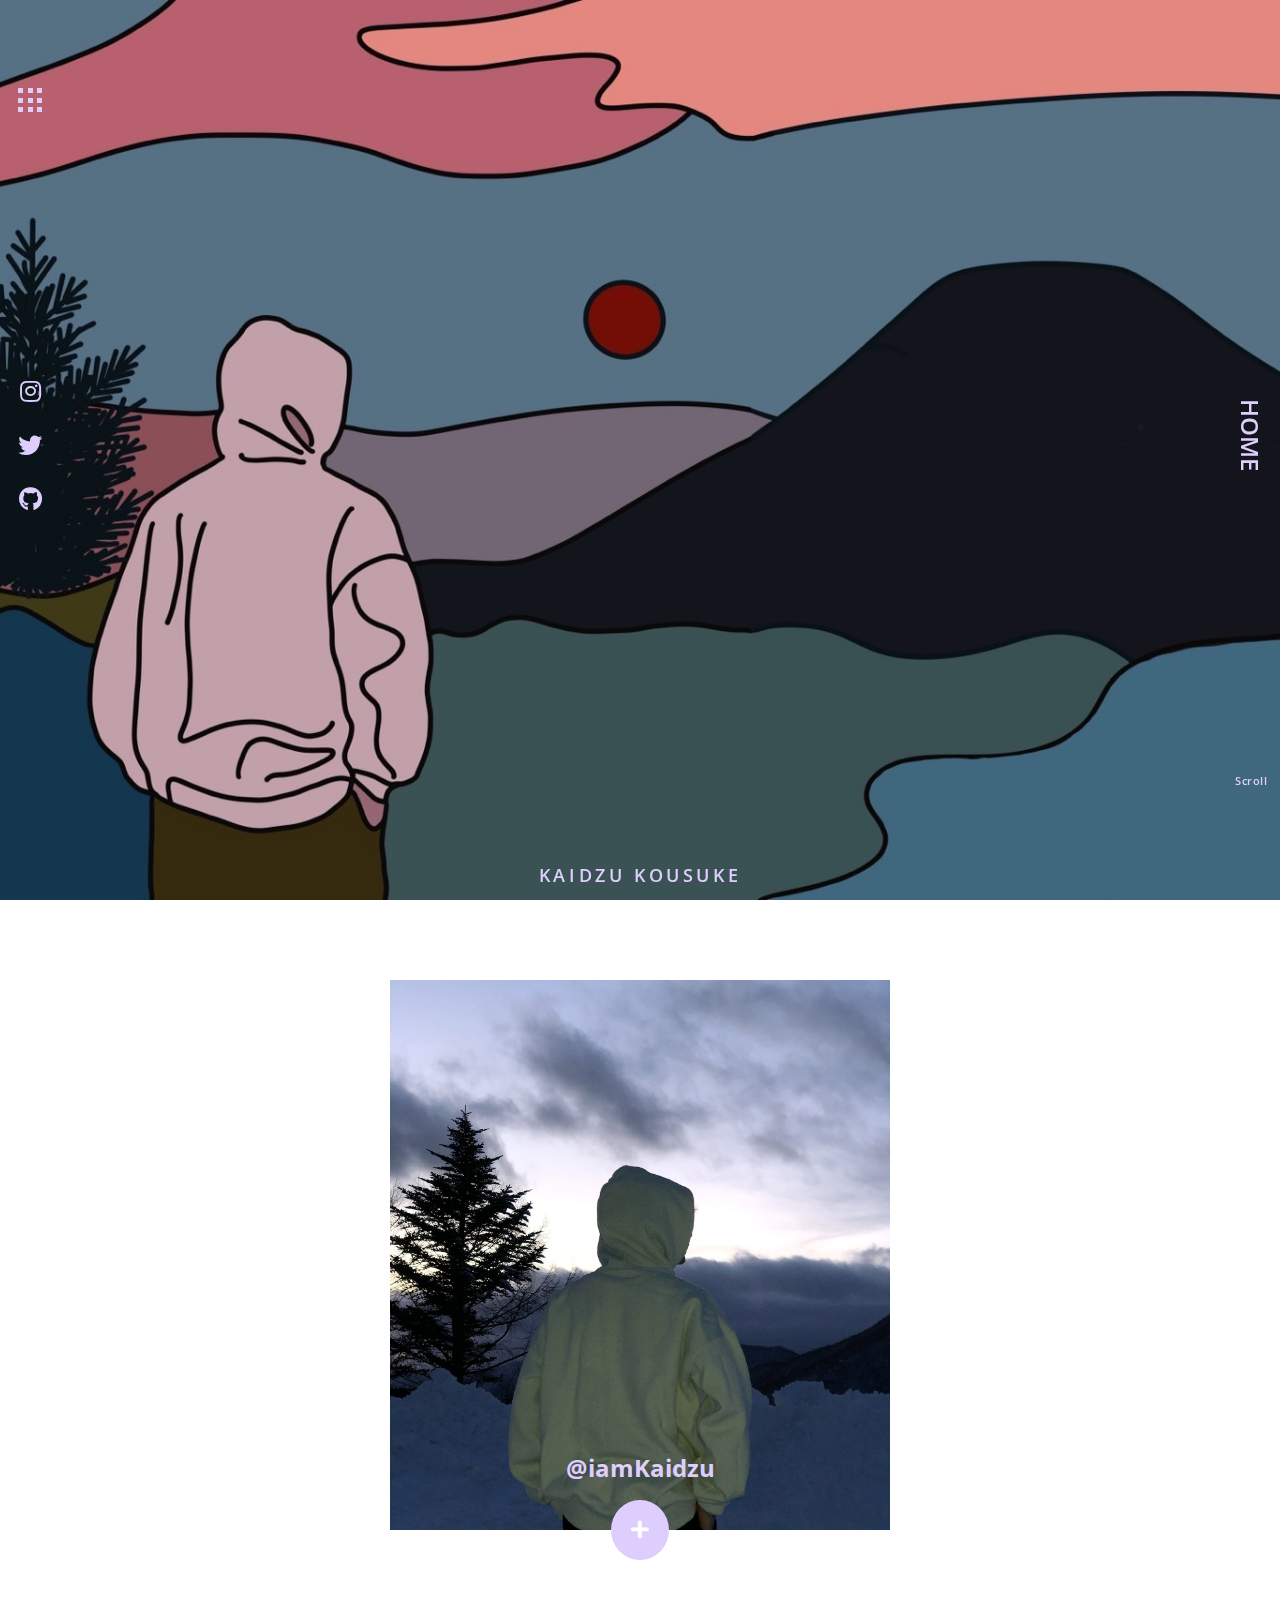
==== index.html @ abf69f76 "ver3.1" ====
<!DOCTYPE html>
<html lang="ja">

<head>
    <script src="./js/base.js"></script>
    <meta charset="UTF-8">
    <title>I am Kaidzu</title>
    <!-- google fonts -->
    <link
        href="https://fonts.googleapis.com/css2?family=Noto+Sans+JP:wght@300&family=Open+Sans:wght@300;600&display=swap"
        rel="stylesheet">
</head>

<body>
    <!------------------------------------
    ローディングアニメーション
    -------------------------------------->
    <div id="loader">
        <div class="spinner">
            <div class="dot1"></div>
            <div class="dot2"></div>
        </div>
    </div>
    <!------------------------------------
    メインヘッダー
    -------------------------------------->
    <header id="hdr_main">
        <!-- top_hdr -->
        <div class="top_hdr"></div>
        <!-- bottom_hdr -->
        <div class="bottom_hdr">
            <h1><a href="#">KAIDZU KOUSUKE</a></h1>
        </div>
        <!-- left_hdr -->
        <div class="left_hdr">
            <!-- hum_btn -->
            <div class="hum_btn">
                <div class="in">
                    <div></div>
                    <div></div>
                    <div></div>
                    <div></div>
                    <div></div>
                    <div></div>
                    <div></div>
                    <div></div>
                    <div></div>
                </div>
            </div>
            <nav>
                <ul>
                    <li><a href="https://www.instagram.com/kaichan.jpn/" target="_blank" rel="noopener noreferrer"><i class="fab fa-instagram"></i></a></li>
                    <li><a href="#" target="_blank" rel="noopener noreferrer"><i class="fab fa-twitter"></i></a></li>
                    <li><a href="https://github.com/iamkaidzu" target="_blank" rel="noopener noreferrer"><i class="fab fa-github"></i></a></li>
                </ul>
            </nav>
        </div>
        <!-- right_hdr -->
        <div class="right_hdr">
            <h1>HOME</h1> <!-- コンテンツによって表記が可変 -->
            <div class="scrolldown"><span>Scroll</span></div>
        </div>
    </header>
    <nav class="hum_nav">
        <ul>
            <li><a href="#portfolio_main">Home</a></li>
            <li><a href="#cont_profile_target">Profile</a></li>
            <li><a href="#cont_skill_target">Skill</a></li>
            <li><a href="#cont_concept_target">Concept</a></li>
            <li><a href="#cont_works_target">Works</a></li>
        </ul>
    </nav>
    <!------------------------------------
    コンテンツ
    -------------------------------------->
    <main id="portfolio_main">
        <!------------------------------------
        ファーストビュー
        -------------------------------------->
        <article id="first_view_pc">
            <figure><img src="./img/img_001.JPG" alt="#"></figure>
            <figure><img src="./img/img_002.JPG" alt="#"></figure>
        </article>
        <article class="cont">
            <!------------------------------------
            プロフィールページ
            -------------------------------------->
            <div id="cont_profile_target"></div>
            <article id="cont_profile">
                <section>
                    <div class="profile_img">
                        <figure><img src="./img/img_007.JPG" alt=""></figure>
                        <h1>@iamKaidzu</h1>
                        <div class="btn"><i class="fas fa-plus"></i></div>
                    </div>
                    <div class="profile_txt"></div>
                </section>
            </article>
            <!------------------------------------
            スキルページ
            -------------------------------------->
            <div id="cont_skill_target"></div>
            <article id="cont_skill" class="fadeIn"></article>
            <!------------------------------------
            コンセプトページ
            -------------------------------------->
            <div id="cont_concept_target"></div>
            <article id="cont_concept" class="fadeIn"></article>
            <!------------------------------------
            制作物ページ
            -------------------------------------->
            <div id="cont_works_target"></div>
            <article id="cont_works" class="fadeIn"></article>
        </article>
    </main>

    <script>
        'use strict'
        /*------------
        loader
        ------------*/
        function loading() {
            const $loader = document.getElementById('loader')
            const $portfolio_main = document.getElementById('portfolio_main')
            window.addEventListener('load', () => {
                $loader.classList.add('on')
                $portfolio_main.classList.add('on')
            })
        }
        loading()
        /*------------
        hum_nav
        ------------*/
        function hum_nav() {
            // 要素の取得
            let $hum_btn = document.querySelector('.hum_btn')
            let $hum_btn_div = document.querySelectorAll('.hum_btn .in div')
            let $hum_nav = document.querySelector('.hum_nav')
            let $left_hdr = document.querySelector('.left_hdr')
            let $sns_nav = $left_hdr.querySelector('nav')
            let $jump_link = document.querySelectorAll('.hum_nav ul li a')
            // hum_btnをクリックしたら
            $hum_btn.addEventListener('click', () => {
                $hum_btn.classList.toggle('on')
                $hum_nav.classList.toggle('on')
                $left_hdr.classList.toggle('on')
                $sns_nav.classList.toggle('on')
                for (let i = 0; i < $hum_btn_div.length; i++) {
                    $hum_btn_div[i].classList.add('on')
                }
            })
            // hum_navのaタグ以外をクリックしたら
            $hum_nav.addEventListener('click', (e) => {
                for (let i = 0; i < $jump_link.length; i++) {
                    if (e.target !== $jump_link[i]) {
                        $hum_btn.classList.remove('on')
                        e.target.classList.remove('on')
                        $left_hdr.classList.remove('on')
                        $sns_nav.classList.remove('on')
                        for (let a = 0; a < $hum_btn_div.length; a++) {
                            $hum_btn_div[a].classList.remove('on')
                        }
                    } else {
                        //何もしない
                    }
                }
            })
            // hum_navのaタグをクリックしたら
            for (let i = 0; i < $jump_link.length; i++) {
                $jump_link[i].addEventListener('click', () => {
                    $hum_nav.classList.remove('on')
                })
            }
        }
        hum_nav()
        /*------------
        profile
        ------------*/
        function cont_profile() {
            const $cont_profile = document.getElementById('cont_profile')
            const $btn = $cont_profile.querySelector('section .profile_img .btn i')
            const $profile_txt = $cont_profile.querySelector('section .profile_txt')
            const items = [
                {"q":"Name","a":"Kaizdu Kousuke"},
                {"q":"Age","a":"26"},
                {"q":"Birth","a":"1995 / 10 /11"},
                {"q":"Sex","a":"Man"},
                {"q":"From","a":"Tokyo Akishima City"},
                {"q":"Comment","a":"前職の経理部にてRPAを実装した経験から、プログラミングに興味を持ちました。<br>常に実践を意識したコーディングを心がけて勉強してきました。<br>改修などの際に見やすいよう余計なコードは書かずにクオリティの高い作品を作ることをモットーとしています。"},
            ]
            for (let i = 0; i < items.length; i++) {
                $profile_txt.innerHTML +=`
                    <dl>
                        <dt>${items[i].q}</dt>
                        <dd>${items[i].a}</dd>
                    </dl>
                `
            }
            $btn.addEventListener('click' , () => {
                $cont_profile.classList.toggle('on')
                $btn.classList.toggle('on')
                $profile_txt.classList.toggle('on')
            })
        }
        cont_profile()
        /*------------
        skill
        ------------*/
        function cont_skill() {
            const $cont_skill = document.getElementById('cont_skill')
            const items = [
                { "img": "./img/html-css.png", "ttl": "HTML / CSS" },
                { "img": "./img/js.svg", "ttl": "Java Script" },
                { "img": "./img/adobe-xd.svg", "ttl": "XD" },
                { "img": "./img/sass.svg", "ttl": "Sass" },
                { "img": "./img/jq.svg", "ttl": "JQuery" },
                { "img": "./img/gsap-greensock.svg", "ttl": "GSAP" }
            ]
            for (let i = 0; i < items.length; i++) {
                $cont_skill.innerHTML += `
                    <section>
                        <div class="skill_img">
                            <figure class="fadeIn_img"><img src="${items[i].img}" alt=""></figure>
                        </div>
                        <div class="skill_txt">
                            <h1>${items[i].ttl}</h1>
                        </div>
                    </section>
                `
            }
        }
        cont_skill()

        /*------------
        concept
        ------------*/
        function cont_concept() {
            const $cont_concept = document.getElementById('cont_concept')
            const items = [
                {"num":"01", "ttl":"丁寧で見やすいコーディング", "txt_01":"無駄なコードを書かず、綺麗なコードを書くことを心がけています。","txt_02":"0からコーディングするときも、改修を行うことを前提に考えて必要最低限なコードを書くようにしています。","img":"https://images.unsplash.com/photo-1585157603881-3bfc18eb2ed1?ixlib=rb-1.2.1&ixid=MnwxMjA3fDB8MHxwaG90by1wYWdlfHx8fGVufDB8fHx8&auto=format&fit=crop&w=756&q=80"},
                {"num":"02", "ttl":"HTMLを汚さない", "txt_01":"HTMLに余計な要素を入れないようにしています。","txt_02":"CSSの擬似要素等で代用できる部分はなるべくそれで補い、HTMLを汚さないようにしています。","img":"https://images.unsplash.com/photo-1585157603822-6ea06da9a49a?ixlib=rb-1.2.1&ixid=MnwxMjA3fDB8MHxwaG90by1wYWdlfHx8fGVufDB8fHx8&auto=format&fit=crop&w=784&q=80"},
                {"num":"03", "ttl":"UIを意識したアニメーション", "txt_01":"「使いやすいけれど面白い。」そんなページを目指してアニメーションを実装します。","txt_02":"アニメーションを駆使してレイアウトに更なる「価値」を付与することがフロントエンドエンジニアの指名と考えます。","img":"https://images.unsplash.com/photo-1585157603606-0770fc544960?ixlib=rb-1.2.1&ixid=MnwxMjA3fDB8MHxwaG90by1wYWdlfHx8fGVufDB8fHx8&auto=format&fit=crop&w=772&q=80"}
            ]
            for (let i = 0; i < items.length; i++) {
                $cont_concept.innerHTML += `
                <section>
                    <div class="concept_txt">
                        <div class="ttl">
                            <h1>${items[i].num}<span>${items[i].ttl}</span></h1>
                        </div>
                        <div class="txt">
                            <p>
                                ${items[i].txt_01}<br>
                                ${items[i].txt_02}
                            </p>
                        </div>
                    </div>
                    <div class="concept_img">
                        <figure class="fadeIn_img"><img src="${items[i].img}" alt=""></figure>
                    </div>
                </section>
                `
            }
        }
        cont_concept()

        /*------------
        works
        ------------*/
        function cont_works() {
            const $cont_works = document.getElementById('cont_works')
            const items = [
                { "img_pc": "./img/img_003.jpg", "img_sp": "./img/img_004.png", "ttl": "Web", "link": "https://github.com/iamkaidzu", "skill": "HTML / CSS/ GSAP", "ingenuty_01": "繰り返しの処理を効率良く記述すること", "ingenuty_02": "改修しやすいよう、無駄なコードを書かないこと", "times": "4" },
                { "img_pc": "./img/img_005.jpg", "img_sp": "./img/img_006.png", "ttl": "Web", "link": "https://github.com/iamkaidzu", "skill": "HTML / CSS/ Javascript", "ingenuty_01": "繰り返しの処理を効率良く記述すること", "ingenuty_02": "改修しやすいよう、無駄なコードを書かないこと", "times": "4" }
            ]
            for (let i = 0; i < items.length; i++) {
                $cont_works.innerHTML += `
                    <section>
                        <a href="#" class="works_img">
                            <figure class="fadeIn_img"><img src="${items[i].img_pc}" alt=""></figure>
                            <figure class="fadeIn_img"><img src="${items[i].img_sp}" alt=""></figure>
                        </a>
                        <div class="works_txt">
                            <div class="ttl">
                                <h1>${items[i].ttl}</h1>
                                <a href="${items[i].link}">${items[i].link}</a>
                            </div>
                            <div class="skill">
                                <h2>使用したスキル</h2>
                                <p>${items[i].skill}</p>
                            </div>
                            <div class="ingenuity">
                                <h2>工夫した点</h2>
                                <p>${items[i].ingenuty_01}</p>
                                <p>${items[i].ingenuty_02}</p>
                            </div>
                            <div class="time_required">
                                <h2>所用時間</h2>
                                <p>${items[i].times}時間</p>
                            </div>
                        </div>
                    </section>
                `
            }
        }
        cont_works()

        /* --------------------------------
        スクロールアニメ関数
        ------------------------------------ */
        /* 
        * 第１引数：classの指定（ドットを必ず付けること）
        * 第２引数：発火してから付与されるclassの指定
        * 第３引数：発火タイミング（下から何ピクセルか？）
        */
        const Scroll_Anime = ($class = '.fadeIn',$on_class = 'true',$px = "600") => {
            const $fadeIn = document.querySelectorAll($class)
            if ($fadeIn) {
                window.addEventListener('scroll' , () => {
                    // スクロール量を取得
                    let scrollY = window.scrollY;
                    // ウィンドウの高さを取得
                    let $win_h = document.documentElement.clientHeight;
                    for (let a = 0; a < $fadeIn.length; a++) {
                        // 各要素の位置を取得
                        let offsetTop = $fadeIn[a].offsetTop
                        // 要素がウィンドウの高さ-$pxの位置に来たらclassを付与する
                        if (scrollY + $win_h - $px > offsetTop) {
                            $fadeIn[a].classList.add($on_class)
                        }else{
                            $fadeIn[a].classList.remove($on_class)
                        }
                    }
                })
            }
            return
        }
        Scroll_Anime()
        Scroll_Anime('.fadeIn_img','true','300')

    </script>

</body>

</html>
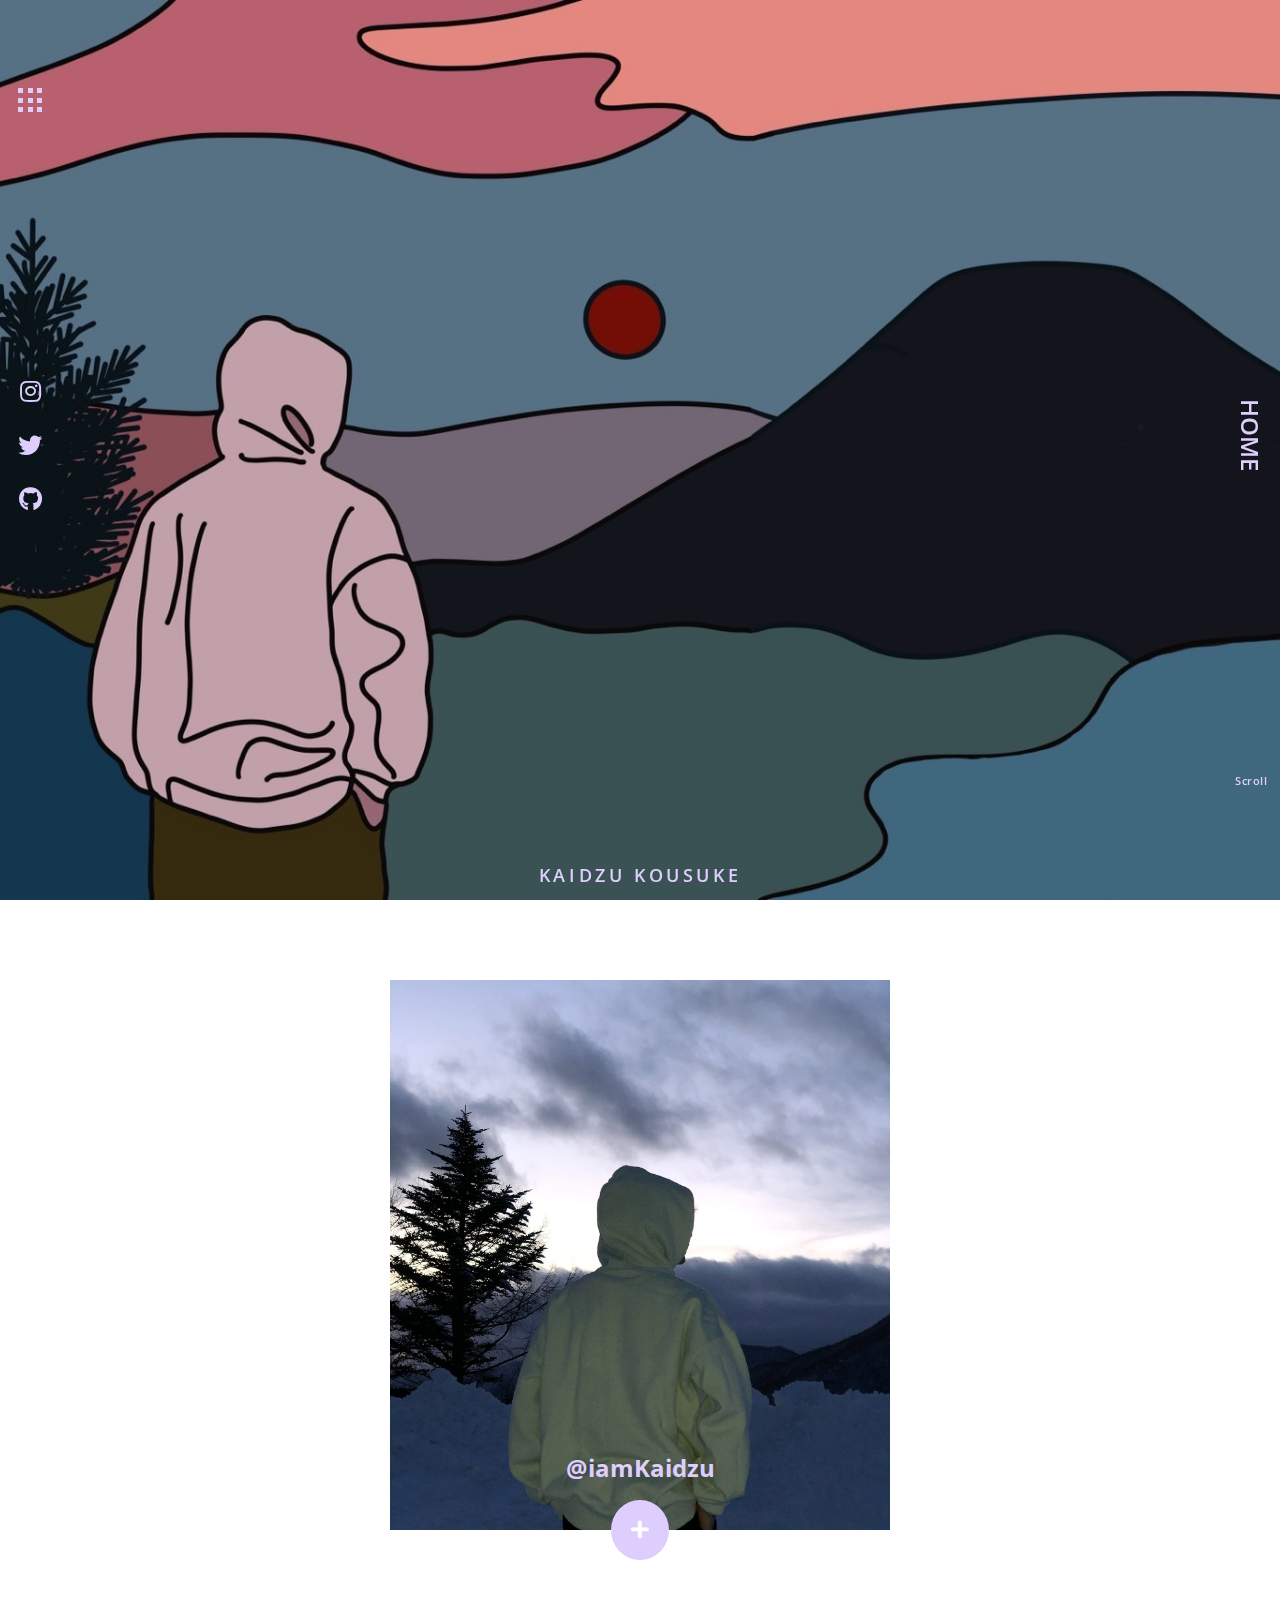
==== commit 8d6d860e: "ver3.2" ====
--- a/index.html
+++ b/index.html
@@ -2,344 +2,119 @@
 <html lang="ja">
 
 <head>
-    <script src="./js/base.js"></script>
-    <meta charset="UTF-8">
-    <title>I am Kaidzu</title>
-    <!-- google fonts -->
-    <link
-        href="https://fonts.googleapis.com/css2?family=Noto+Sans+JP:wght@300&family=Open+Sans:wght@300;600&display=swap"
-        rel="stylesheet">
+  <script src="./js/base.js"></script>
+  <meta charset="UTF-8">
+  <title>I am Kaidzu</title>
+  <!-- google fonts -->
+  <link href="https://fonts.googleapis.com/css2?family=Noto+Sans+JP:wght@300&family=Open+Sans:wght@300;600&display=swap"
+    rel="stylesheet">
 </head>
 
 <body>
-    <!------------------------------------
+  <!------------------------------------
     ローディングアニメーション
     -------------------------------------->
-    <div id="loader">
-        <div class="spinner">
-            <div class="dot1"></div>
-            <div class="dot2"></div>
-        </div>
+  <div id="loader">
+    <div class="spinner">
+      <div class="dot1"></div>
+      <div class="dot2"></div>
     </div>
-    <!------------------------------------
+  </div>
+  <!------------------------------------
     メインヘッダー
     -------------------------------------->
-    <header id="hdr_main">
-        <!-- top_hdr -->
-        <div class="top_hdr"></div>
-        <!-- bottom_hdr -->
-        <div class="bottom_hdr">
-            <h1><a href="#">KAIDZU KOUSUKE</a></h1>
+  <header id="hdr_main">
+    <!-- top_hdr -->
+    <div class="top_hdr"></div>
+    <!-- bottom_hdr -->
+    <div class="bottom_hdr">
+      <h1><a href="#">KAIDZU KOUSUKE</a></h1>
+    </div>
+    <!-- left_hdr -->
+    <div class="left_hdr">
+      <!-- hum_btn -->
+      <div class="hum_btn">
+        <div class="in">
+          <div></div>
+          <div></div>
+          <div></div>
+          <div></div>
+          <div></div>
+          <div></div>
+          <div></div>
+          <div></div>
+          <div></div>
         </div>
-        <!-- left_hdr -->
-        <div class="left_hdr">
-            <!-- hum_btn -->
-            <div class="hum_btn">
-                <div class="in">
-                    <div></div>
-                    <div></div>
-                    <div></div>
-                    <div></div>
-                    <div></div>
-                    <div></div>
-                    <div></div>
-                    <div></div>
-                    <div></div>
-                </div>
-            </div>
-            <nav>
-                <ul>
-                    <li><a href="https://www.instagram.com/kaichan.jpn/" target="_blank" rel="noopener noreferrer"><i class="fab fa-instagram"></i></a></li>
-                    <li><a href="#" target="_blank" rel="noopener noreferrer"><i class="fab fa-twitter"></i></a></li>
-                    <li><a href="https://github.com/iamkaidzu" target="_blank" rel="noopener noreferrer"><i class="fab fa-github"></i></a></li>
-                </ul>
-            </nav>
-        </div>
-        <!-- right_hdr -->
-        <div class="right_hdr">
-            <h1>HOME</h1> <!-- コンテンツによって表記が可変 -->
-            <div class="scrolldown"><span>Scroll</span></div>
-        </div>
-    </header>
-    <nav class="hum_nav">
+      </div>
+      <nav>
         <ul>
-            <li><a href="#portfolio_main">Home</a></li>
-            <li><a href="#cont_profile_target">Profile</a></li>
-            <li><a href="#cont_skill_target">Skill</a></li>
-            <li><a href="#cont_concept_target">Concept</a></li>
-            <li><a href="#cont_works_target">Works</a></li>
+          <li><a href="https://www.instagram.com/kaichan.jpn/" target="_blank" rel="noopener noreferrer"><i class="fab fa-instagram"></i></a></li>
+          <li><a href="https://twitter.com/karz1011" target="_blank" rel="noopener noreferrer"><i class="fab fa-twitter"></i></a></li>
+          <li><a href="https://github.com/iamkaidzu" target="_blank" rel="noopener noreferrer"><i class="fab fa-github"></i></a></li>
         </ul>
-    </nav>
+      </nav>
+    </div>
+    <!-- right_hdr -->
+    <div class="right_hdr">
+      <h1>HOME</h1> <!-- コンテンツによって表記が可変 -->
+      <div class="scrolldown"><span>Scroll</span></div>
+    </div>
+  </header>
+  <nav class="hum_nav">
+    <ul>
+      <li><a href="#portfolio_main">Home</a></li>
+      <li><a href="#cont_profile_target">Profile</a></li>
+      <li><a href="#cont_skill_target">Skill</a></li>
+      <li><a href="#cont_concept_target">Concept</a></li>
+      <li><a href="#cont_works_target">Works</a></li>
+    </ul>
+  </nav>
+  <!------------------------------------
+  コンテンツ
+  -------------------------------------->
+  <main id="portfolio_main">
     <!------------------------------------
-    コンテンツ
+    ファーストビュー
     -------------------------------------->
-    <main id="portfolio_main">
-        <!------------------------------------
-        ファーストビュー
-        -------------------------------------->
-        <article id="first_view_pc">
-            <figure><img src="./img/img_001.JPG" alt="#"></figure>
-            <figure><img src="./img/img_002.JPG" alt="#"></figure>
-        </article>
-        <article class="cont">
-            <!------------------------------------
-            プロフィールページ
-            -------------------------------------->
-            <div id="cont_profile_target"></div>
-            <article id="cont_profile">
-                <section>
-                    <div class="profile_img">
-                        <figure><img src="./img/img_007.JPG" alt=""></figure>
-                        <h1>@iamKaidzu</h1>
-                        <div class="btn"><i class="fas fa-plus"></i></div>
-                    </div>
-                    <div class="profile_txt"></div>
-                </section>
-            </article>
-            <!------------------------------------
-            スキルページ
-            -------------------------------------->
-            <div id="cont_skill_target"></div>
-            <article id="cont_skill" class="fadeIn"></article>
-            <!------------------------------------
-            コンセプトページ
-            -------------------------------------->
-            <div id="cont_concept_target"></div>
-            <article id="cont_concept" class="fadeIn"></article>
-            <!------------------------------------
-            制作物ページ
-            -------------------------------------->
-            <div id="cont_works_target"></div>
-            <article id="cont_works" class="fadeIn"></article>
-        </article>
-    </main>
+    <article id="first_view_pc">
+      <figure><img src="./img/img_001.JPG" alt="#"></figure>
+      <figure><img src="./img/img_002.JPG" alt="#"></figure>
+    </article>
+    <article class="cont">
+      <!------------------------------------
+      プロフィールページ
+      -------------------------------------->
+      <div id="cont_profile_target"></div>
+      <article id="cont_profile">
+        <section>
+          <div class="profile_img">
+            <figure><img src="./img/img_007.JPG" alt=""></figure>
+            <h1>@iamKaidzu</h1>
+            <div class="btn"><i class="fas fa-plus"></i></div>
+          </div>
+          <div class="profile_txt"></div>
+        </section>
+      </article>
+      <!------------------------------------
+      スキルページ
+      -------------------------------------->
+      <div id="cont_skill_target"></div>
+      <article id="cont_skill" class="fadeIn"></article>
+      <!------------------------------------
+      コンセプトページ
+      -------------------------------------->
+      <div id="cont_concept_target"></div>
+      <article id="cont_concept" class="fadeIn"></article>
+      <!------------------------------------
+      制作物ページ
+      -------------------------------------->
+      <div id="cont_works_target"></div>
+      <article id="cont_works" class="fadeIn"></article>
+    </article>
+  </main>
 
-    <script>
-        'use strict'
-        /*------------
-        loader
-        ------------*/
-        function loading() {
-            const $loader = document.getElementById('loader')
-            const $portfolio_main = document.getElementById('portfolio_main')
-            window.addEventListener('load', () => {
-                $loader.classList.add('on')
-                $portfolio_main.classList.add('on')
-            })
-        }
-        loading()
-        /*------------
-        hum_nav
-        ------------*/
-        function hum_nav() {
-            // 要素の取得
-            let $hum_btn = document.querySelector('.hum_btn')
-            let $hum_btn_div = document.querySelectorAll('.hum_btn .in div')
-            let $hum_nav = document.querySelector('.hum_nav')
-            let $left_hdr = document.querySelector('.left_hdr')
-            let $sns_nav = $left_hdr.querySelector('nav')
-            let $jump_link = document.querySelectorAll('.hum_nav ul li a')
-            // hum_btnをクリックしたら
-            $hum_btn.addEventListener('click', () => {
-                $hum_btn.classList.toggle('on')
-                $hum_nav.classList.toggle('on')
-                $left_hdr.classList.toggle('on')
-                $sns_nav.classList.toggle('on')
-                for (let i = 0; i < $hum_btn_div.length; i++) {
-                    $hum_btn_div[i].classList.add('on')
-                }
-            })
-            // hum_navのaタグ以外をクリックしたら
-            $hum_nav.addEventListener('click', (e) => {
-                for (let i = 0; i < $jump_link.length; i++) {
-                    if (e.target !== $jump_link[i]) {
-                        $hum_btn.classList.remove('on')
-                        e.target.classList.remove('on')
-                        $left_hdr.classList.remove('on')
-                        $sns_nav.classList.remove('on')
-                        for (let a = 0; a < $hum_btn_div.length; a++) {
-                            $hum_btn_div[a].classList.remove('on')
-                        }
-                    } else {
-                        //何もしない
-                    }
-                }
-            })
-            // hum_navのaタグをクリックしたら
-            for (let i = 0; i < $jump_link.length; i++) {
-                $jump_link[i].addEventListener('click', () => {
-                    $hum_nav.classList.remove('on')
-                })
-            }
-        }
-        hum_nav()
-        /*------------
-        profile
-        ------------*/
-        function cont_profile() {
-            const $cont_profile = document.getElementById('cont_profile')
-            const $btn = $cont_profile.querySelector('section .profile_img .btn i')
-            const $profile_txt = $cont_profile.querySelector('section .profile_txt')
-            const items = [
-                {"q":"Name","a":"Kaizdu Kousuke"},
-                {"q":"Age","a":"26"},
-                {"q":"Birth","a":"1995 / 10 /11"},
-                {"q":"Sex","a":"Man"},
-                {"q":"From","a":"Tokyo Akishima City"},
-                {"q":"Comment","a":"前職の経理部にてRPAを実装した経験から、プログラミングに興味を持ちました。<br>常に実践を意識したコーディングを心がけて勉強してきました。<br>改修などの際に見やすいよう余計なコードは書かずにクオリティの高い作品を作ることをモットーとしています。"},
-            ]
-            for (let i = 0; i < items.length; i++) {
-                $profile_txt.innerHTML +=`
-                    <dl>
-                        <dt>${items[i].q}</dt>
-                        <dd>${items[i].a}</dd>
-                    </dl>
-                `
-            }
-            $btn.addEventListener('click' , () => {
-                $cont_profile.classList.toggle('on')
-                $btn.classList.toggle('on')
-                $profile_txt.classList.toggle('on')
-            })
-        }
-        cont_profile()
-        /*------------
-        skill
-        ------------*/
-        function cont_skill() {
-            const $cont_skill = document.getElementById('cont_skill')
-            const items = [
-                { "img": "./img/html-css.png", "ttl": "HTML / CSS" },
-                { "img": "./img/js.svg", "ttl": "Java Script" },
-                { "img": "./img/adobe-xd.svg", "ttl": "XD" },
-                { "img": "./img/sass.svg", "ttl": "Sass" },
-                { "img": "./img/jq.svg", "ttl": "JQuery" },
-                { "img": "./img/gsap-greensock.svg", "ttl": "GSAP" }
-            ]
-            for (let i = 0; i < items.length; i++) {
-                $cont_skill.innerHTML += `
-                    <section>
-                        <div class="skill_img">
-                            <figure class="fadeIn_img"><img src="${items[i].img}" alt=""></figure>
-                        </div>
-                        <div class="skill_txt">
-                            <h1>${items[i].ttl}</h1>
-                        </div>
-                    </section>
-                `
-            }
-        }
-        cont_skill()
-
-        /*------------
-        concept
-        ------------*/
-        function cont_concept() {
-            const $cont_concept = document.getElementById('cont_concept')
-            const items = [
-                {"num":"01", "ttl":"丁寧で見やすいコーディング", "txt_01":"無駄なコードを書かず、綺麗なコードを書くことを心がけています。","txt_02":"0からコーディングするときも、改修を行うことを前提に考えて必要最低限なコードを書くようにしています。","img":"https://images.unsplash.com/photo-1585157603881-3bfc18eb2ed1?ixlib=rb-1.2.1&ixid=MnwxMjA3fDB8MHxwaG90by1wYWdlfHx8fGVufDB8fHx8&auto=format&fit=crop&w=756&q=80"},
-                {"num":"02", "ttl":"HTMLを汚さない", "txt_01":"HTMLに余計な要素を入れないようにしています。","txt_02":"CSSの擬似要素等で代用できる部分はなるべくそれで補い、HTMLを汚さないようにしています。","img":"https://images.unsplash.com/photo-1585157603822-6ea06da9a49a?ixlib=rb-1.2.1&ixid=MnwxMjA3fDB8MHxwaG90by1wYWdlfHx8fGVufDB8fHx8&auto=format&fit=crop&w=784&q=80"},
-                {"num":"03", "ttl":"UIを意識したアニメーション", "txt_01":"「使いやすいけれど面白い。」そんなページを目指してアニメーションを実装します。","txt_02":"アニメーションを駆使してレイアウトに更なる「価値」を付与することがフロントエンドエンジニアの指名と考えます。","img":"https://images.unsplash.com/photo-1585157603606-0770fc544960?ixlib=rb-1.2.1&ixid=MnwxMjA3fDB8MHxwaG90by1wYWdlfHx8fGVufDB8fHx8&auto=format&fit=crop&w=772&q=80"}
-            ]
-            for (let i = 0; i < items.length; i++) {
-                $cont_concept.innerHTML += `
-                <section>
-                    <div class="concept_txt">
-                        <div class="ttl">
-                            <h1>${items[i].num}<span>${items[i].ttl}</span></h1>
-                        </div>
-                        <div class="txt">
-                            <p>
-                                ${items[i].txt_01}<br>
-                                ${items[i].txt_02}
-                            </p>
-                        </div>
-                    </div>
-                    <div class="concept_img">
-                        <figure class="fadeIn_img"><img src="${items[i].img}" alt=""></figure>
-                    </div>
-                </section>
-                `
-            }
-        }
-        cont_concept()
-
-        /*------------
-        works
-        ------------*/
-        function cont_works() {
-            const $cont_works = document.getElementById('cont_works')
-            const items = [
-                { "img_pc": "./img/img_003.jpg", "img_sp": "./img/img_004.png", "ttl": "Web", "link": "https://github.com/iamkaidzu", "skill": "HTML / CSS/ GSAP", "ingenuty_01": "繰り返しの処理を効率良く記述すること", "ingenuty_02": "改修しやすいよう、無駄なコードを書かないこと", "times": "4" },
-                { "img_pc": "./img/img_005.jpg", "img_sp": "./img/img_006.png", "ttl": "Web", "link": "https://github.com/iamkaidzu", "skill": "HTML / CSS/ Javascript", "ingenuty_01": "繰り返しの処理を効率良く記述すること", "ingenuty_02": "改修しやすいよう、無駄なコードを書かないこと", "times": "4" }
-            ]
-            for (let i = 0; i < items.length; i++) {
-                $cont_works.innerHTML += `
-                    <section>
-                        <a href="#" class="works_img">
-                            <figure class="fadeIn_img"><img src="${items[i].img_pc}" alt=""></figure>
-                            <figure class="fadeIn_img"><img src="${items[i].img_sp}" alt=""></figure>
-                        </a>
-                        <div class="works_txt">
-                            <div class="ttl">
-                                <h1>${items[i].ttl}</h1>
-                                <a href="${items[i].link}">${items[i].link}</a>
-                            </div>
-                            <div class="skill">
-                                <h2>使用したスキル</h2>
-                                <p>${items[i].skill}</p>
-                            </div>
-                            <div class="ingenuity">
-                                <h2>工夫した点</h2>
-                                <p>${items[i].ingenuty_01}</p>
-                                <p>${items[i].ingenuty_02}</p>
-                            </div>
-                            <div class="time_required">
-                                <h2>所用時間</h2>
-                                <p>${items[i].times}時間</p>
-                            </div>
-                        </div>
-                    </section>
-                `
-            }
-        }
-        cont_works()
-
-        /* --------------------------------
-        スクロールアニメ関数
-        ------------------------------------ */
-        /* 
-        * 第１引数：classの指定（ドットを必ず付けること）
-        * 第２引数：発火してから付与されるclassの指定
-        * 第３引数：発火タイミング（下から何ピクセルか？）
-        */
-        const Scroll_Anime = ($class = '.fadeIn',$on_class = 'true',$px = "600") => {
-            const $fadeIn = document.querySelectorAll($class)
-            if ($fadeIn) {
-                window.addEventListener('scroll' , () => {
-                    // スクロール量を取得
-                    let scrollY = window.scrollY;
-                    // ウィンドウの高さを取得
-                    let $win_h = document.documentElement.clientHeight;
-                    for (let a = 0; a < $fadeIn.length; a++) {
-                        // 各要素の位置を取得
-                        let offsetTop = $fadeIn[a].offsetTop
-                        // 要素がウィンドウの高さ-$pxの位置に来たらclassを付与する
-                        if (scrollY + $win_h - $px > offsetTop) {
-                            $fadeIn[a].classList.add($on_class)
-                        }else{
-                            $fadeIn[a].classList.remove($on_class)
-                        }
-                    }
-                })
-            }
-            return
-        }
-        Scroll_Anime()
-        Scroll_Anime('.fadeIn_img','true','300')
-
-    </script>
-
+  <!-- JSファイル読み込み -->
+  <script src="./js/script.js"></script>
 </body>
 
 </html>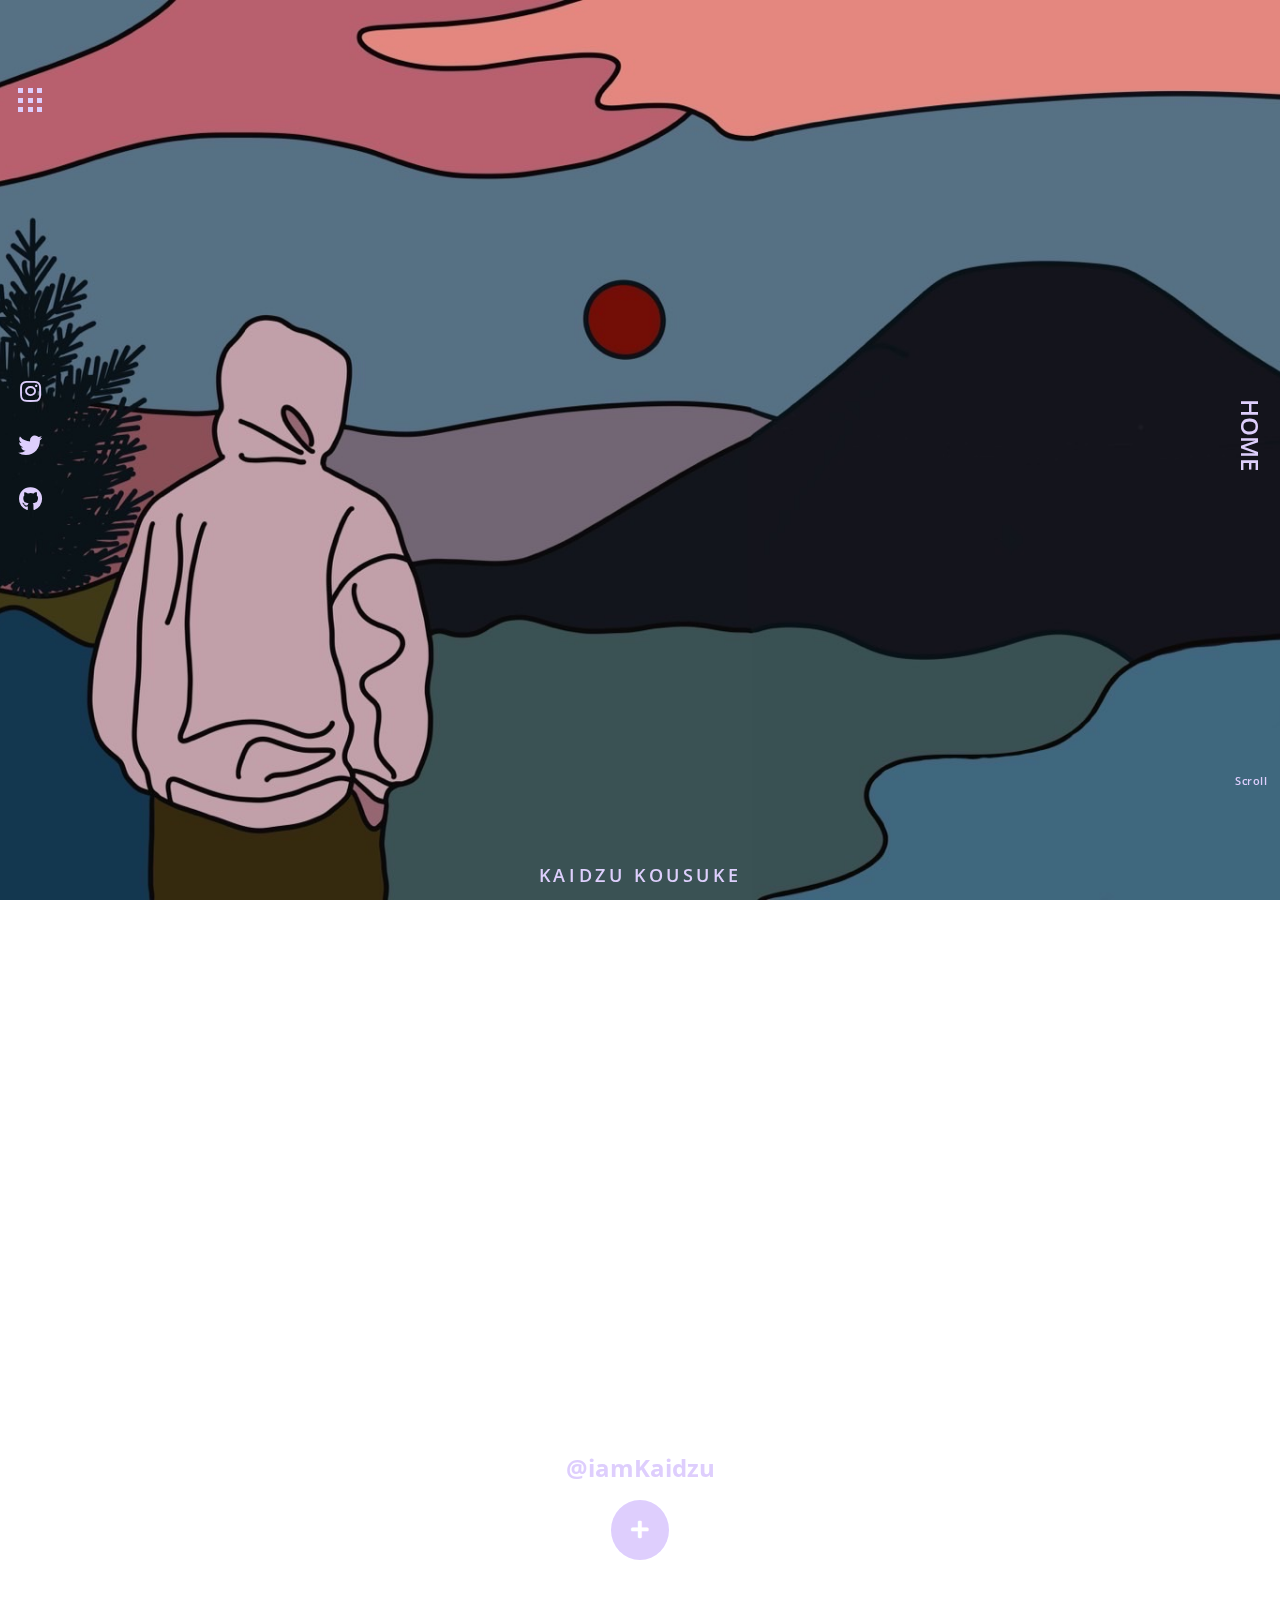
==== commit 725fcfbf: "JS修正中" ====
--- a/index.html
+++ b/index.html
@@ -6,14 +6,13 @@
   <meta charset="UTF-8">
   <title>I am Kaidzu</title>
   <!-- google fonts -->
-  <link href="https://fonts.googleapis.com/css2?family=Noto+Sans+JP:wght@300&family=Open+Sans:wght@300;600&display=swap"
-    rel="stylesheet">
+  <link href="https://fonts.googleapis.com/css2?family=Noto+Sans+JP:wght@300&family=Open+Sans:wght@300;600&display=swap"rel="stylesheet">
 </head>
 
 <body>
   <!------------------------------------
-    ローディングアニメーション
-    -------------------------------------->
+  ローディングアニメーション
+  -------------------------------------->
   <div id="loader">
     <div class="spinner">
       <div class="dot1"></div>
@@ -21,8 +20,8 @@
     </div>
   </div>
   <!------------------------------------
-    メインヘッダー
-    -------------------------------------->
+  メインヘッダー
+  -------------------------------------->
   <header id="hdr_main">
     <!-- top_hdr -->
     <div class="top_hdr"></div>
@@ -76,8 +75,11 @@
     <!------------------------------------
     ファーストビュー
     -------------------------------------->
-    <article id="first_view_pc">
+    <div id="first_view_target"></div>
+    <article id="first_view">
+      <!-- PC版 -->
       <figure><img src="./img/img_001.JPG" alt="#"></figure>
+      <!-- SP版 -->
       <figure><img src="./img/img_002.JPG" alt="#"></figure>
     </article>
     <article class="cont">
@@ -88,7 +90,7 @@
       <article id="cont_profile">
         <section>
           <div class="profile_img">
-            <figure><img src="./img/img_007.JPG" alt=""></figure>
+            <figure class="fadeIn_img"><img src="./img/img_007.JPG" alt=""></figure>
             <h1>@iamKaidzu</h1>
             <div class="btn"><i class="fas fa-plus"></i></div>
           </div>
@@ -113,7 +115,9 @@
     </article>
   </main>
 
-  <!-- JSファイル読み込み -->
+  <!-- JQuery CDN -->
+  <script src="https://code.jquery.com/jquery-3.6.0.min.js" integrity="sha256-/xUj+3OJU5yExlq6GSYGSHk7tPXikynS7ogEvDej/m4=" crossorigin="anonymous"></script>
+  <!-- HTML / JS -->
   <script src="./js/script.js"></script>
 </body>
 
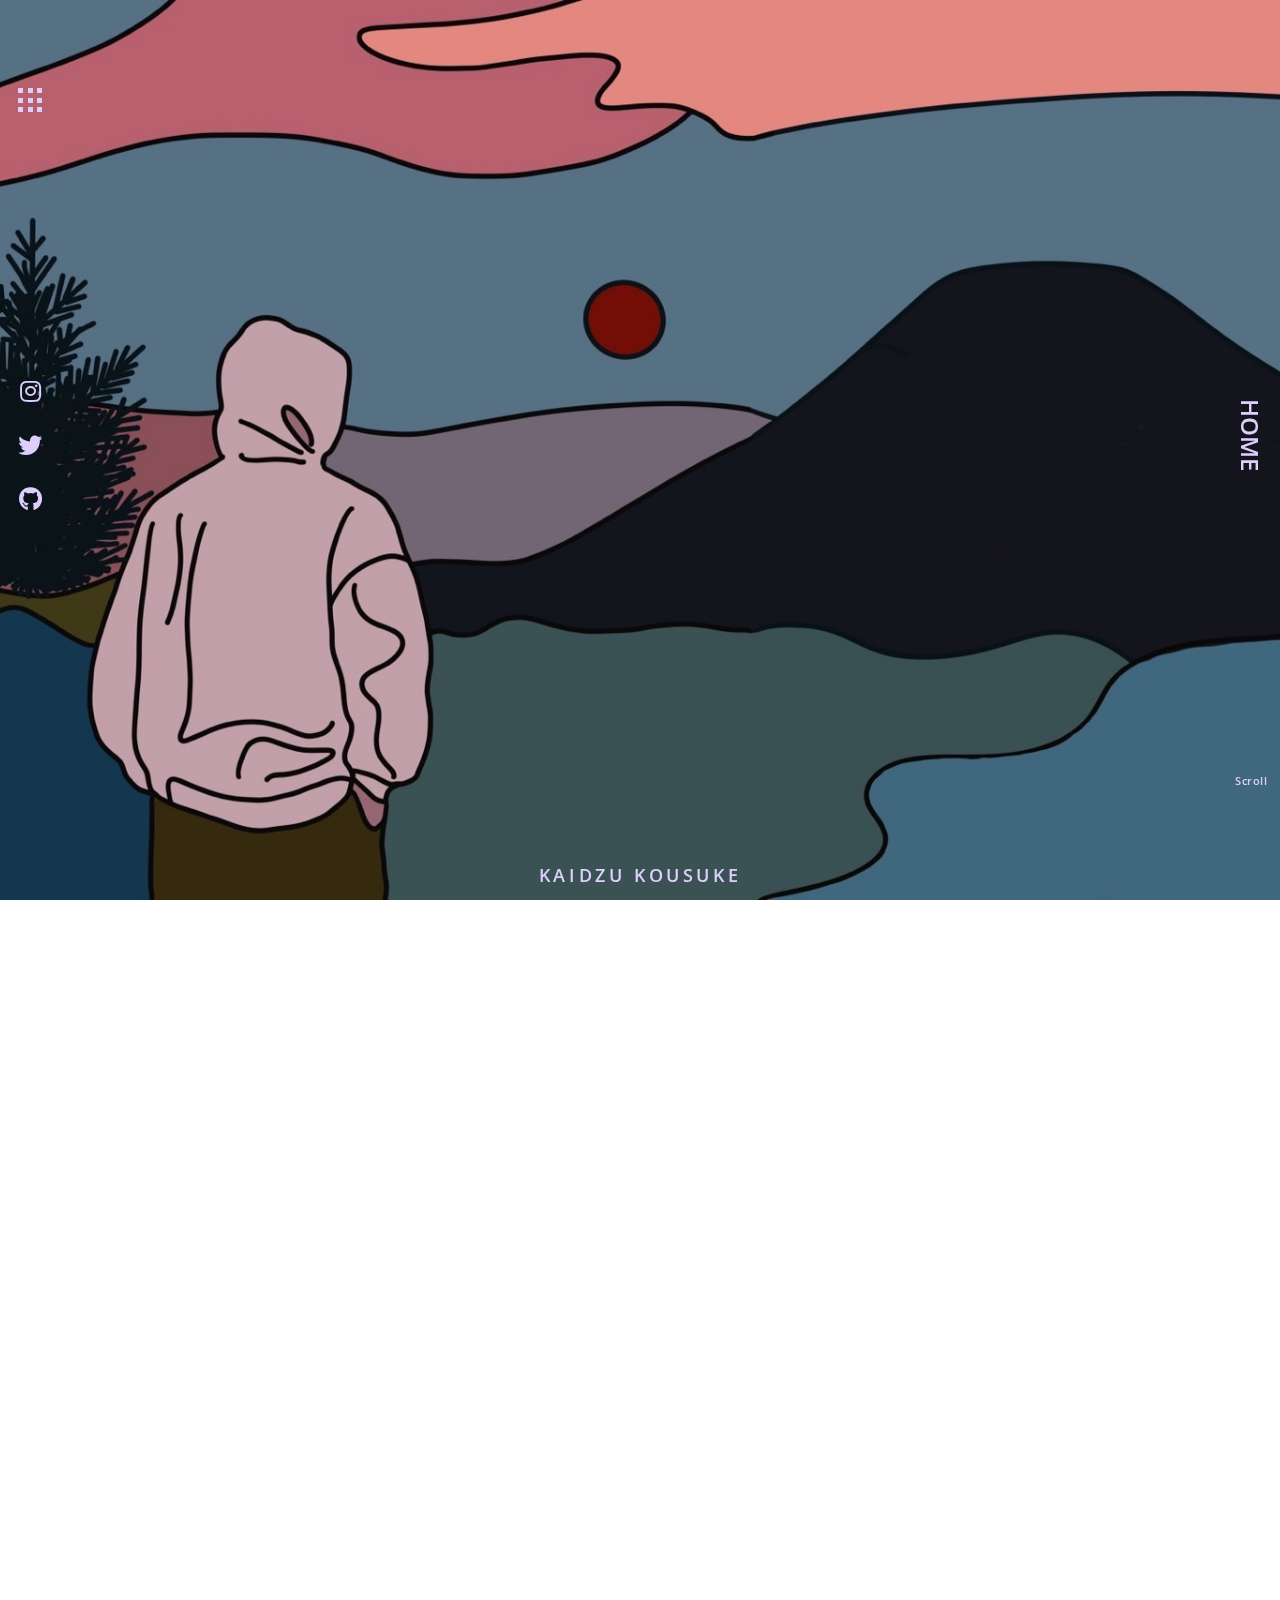
==== commit 556ff17d: "ver3.6" ====
--- a/index.html
+++ b/index.html
@@ -55,7 +55,7 @@
     </div>
     <!-- right_hdr -->
     <div class="right_hdr">
-      <h1>HOME</h1> <!-- コンテンツによって表記が可変 -->
+      <h1 id="cont_ttl">HOME</h1> <!-- コンテンツによって表記が可変 -->
       <div class="scrolldown"><span>Scroll</span></div>
     </div>
   </header>
@@ -75,8 +75,8 @@
     <!------------------------------------
     ファーストビュー
     -------------------------------------->
-    <div id="first_view_target"></div>
-    <article id="first_view">
+    <div id="cont_fv_target"></div>
+    <article id="cont_fv">
       <!-- PC版 -->
       <figure><img src="./img/img_001.JPG" alt="#"></figure>
       <!-- SP版 -->
@@ -87,12 +87,12 @@
       プロフィールページ
       -------------------------------------->
       <div id="cont_profile_target"></div>
-      <article id="cont_profile">
+      <article id="cont_profile" class="fadeIn">
         <section>
           <div class="profile_img">
-            <figure class="fadeIn_img"><img src="./img/img_007.JPG" alt=""></figure>
-            <h1>@iamKaidzu</h1>
-            <div class="btn"><i class="fas fa-plus"></i></div>
+            <figure class="fadeIn_img"><img src="./img/img_007.JPG"></figure>
+            <h1 class="fadeIn_txt">@iamKaidzu</h1>
+            <div class="btn fadeIn_txt"><i class="fas fa-plus"></i></div>
           </div>
           <div class="profile_txt"></div>
         </section>
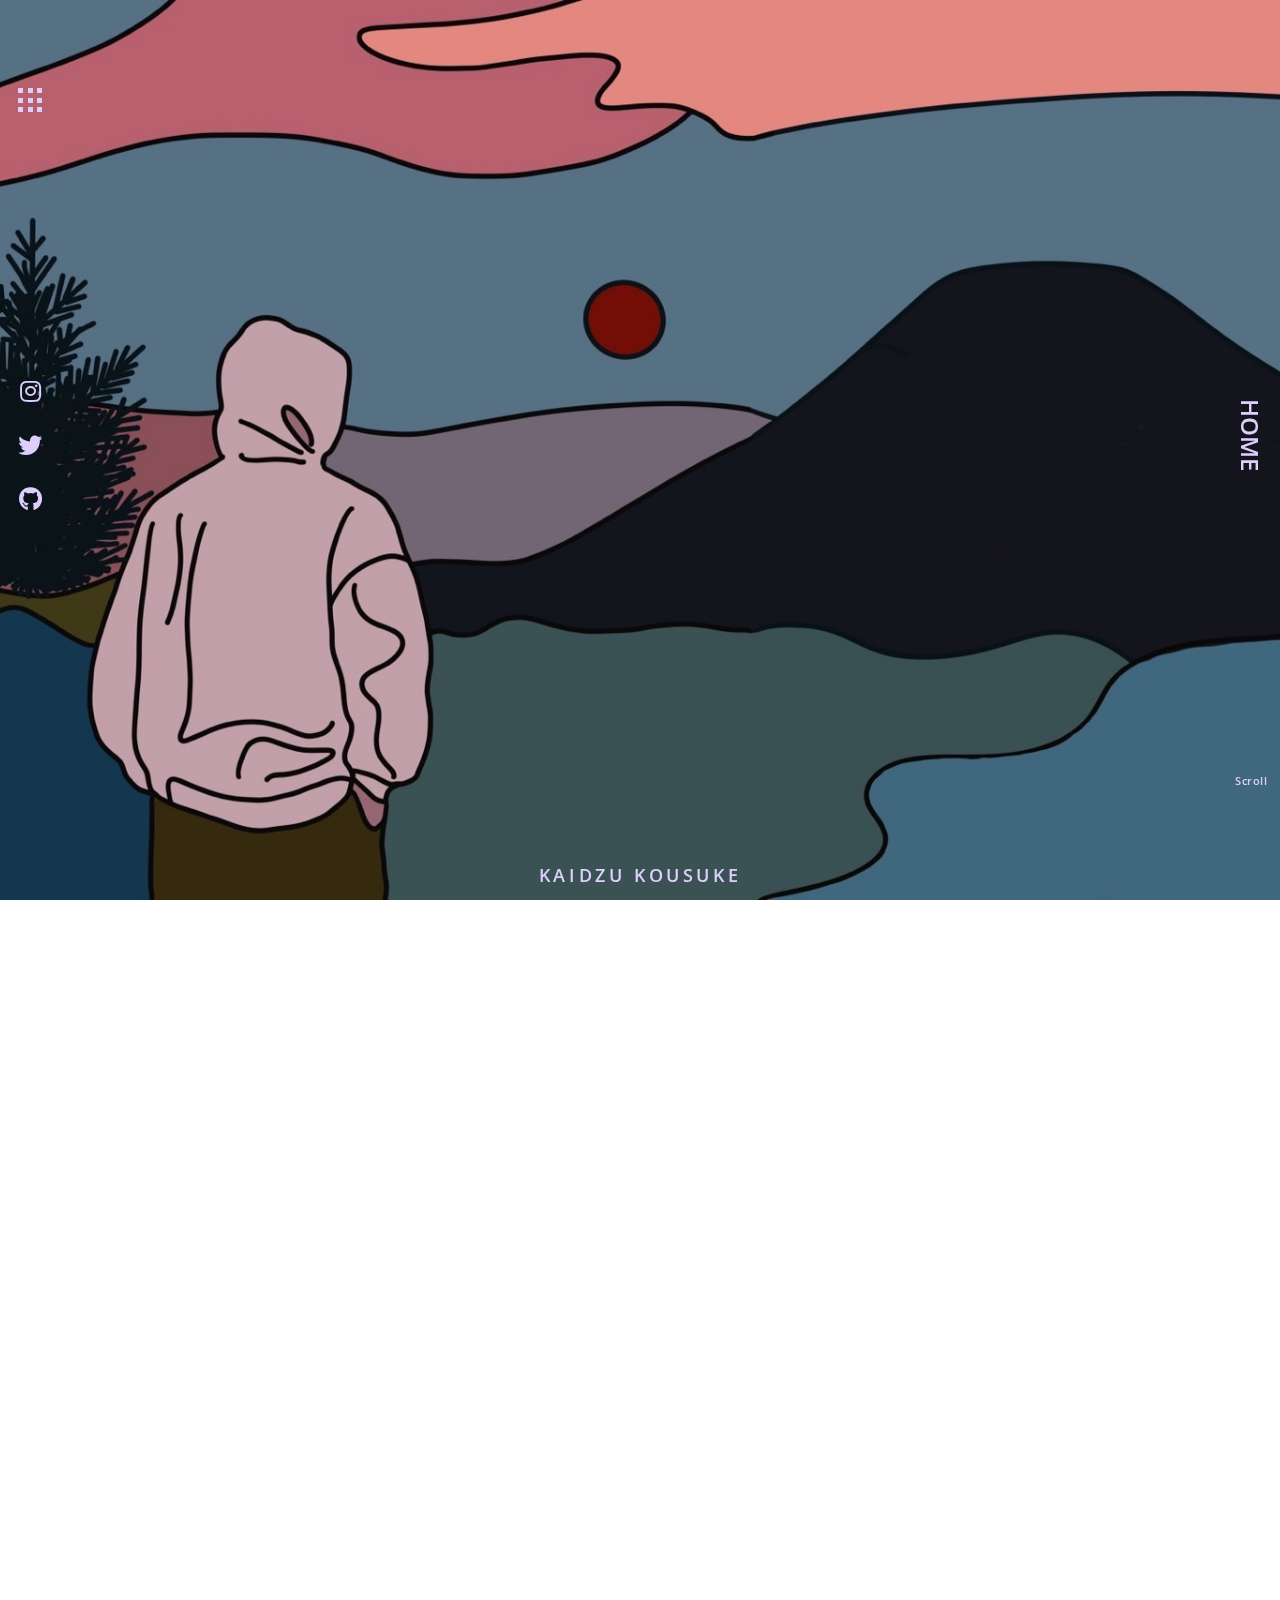
==== commit 38451a75: "ver3.8" ====
--- a/index.html
+++ b/index.html
@@ -101,17 +101,17 @@
       スキルページ
       -------------------------------------->
       <div id="cont_skill_target"></div>
-      <article id="cont_skill" class="fadeIn"></article>
+      <article id="cont_skill"></article>
       <!------------------------------------
       コンセプトページ
       -------------------------------------->
       <div id="cont_concept_target"></div>
-      <article id="cont_concept" class="fadeIn"></article>
+      <article id="cont_concept"></article>
       <!------------------------------------
       制作物ページ
       -------------------------------------->
       <div id="cont_works_target"></div>
-      <article id="cont_works" class="fadeIn"></article>
+      <article id="cont_works"></article>
     </article>
   </main>
 
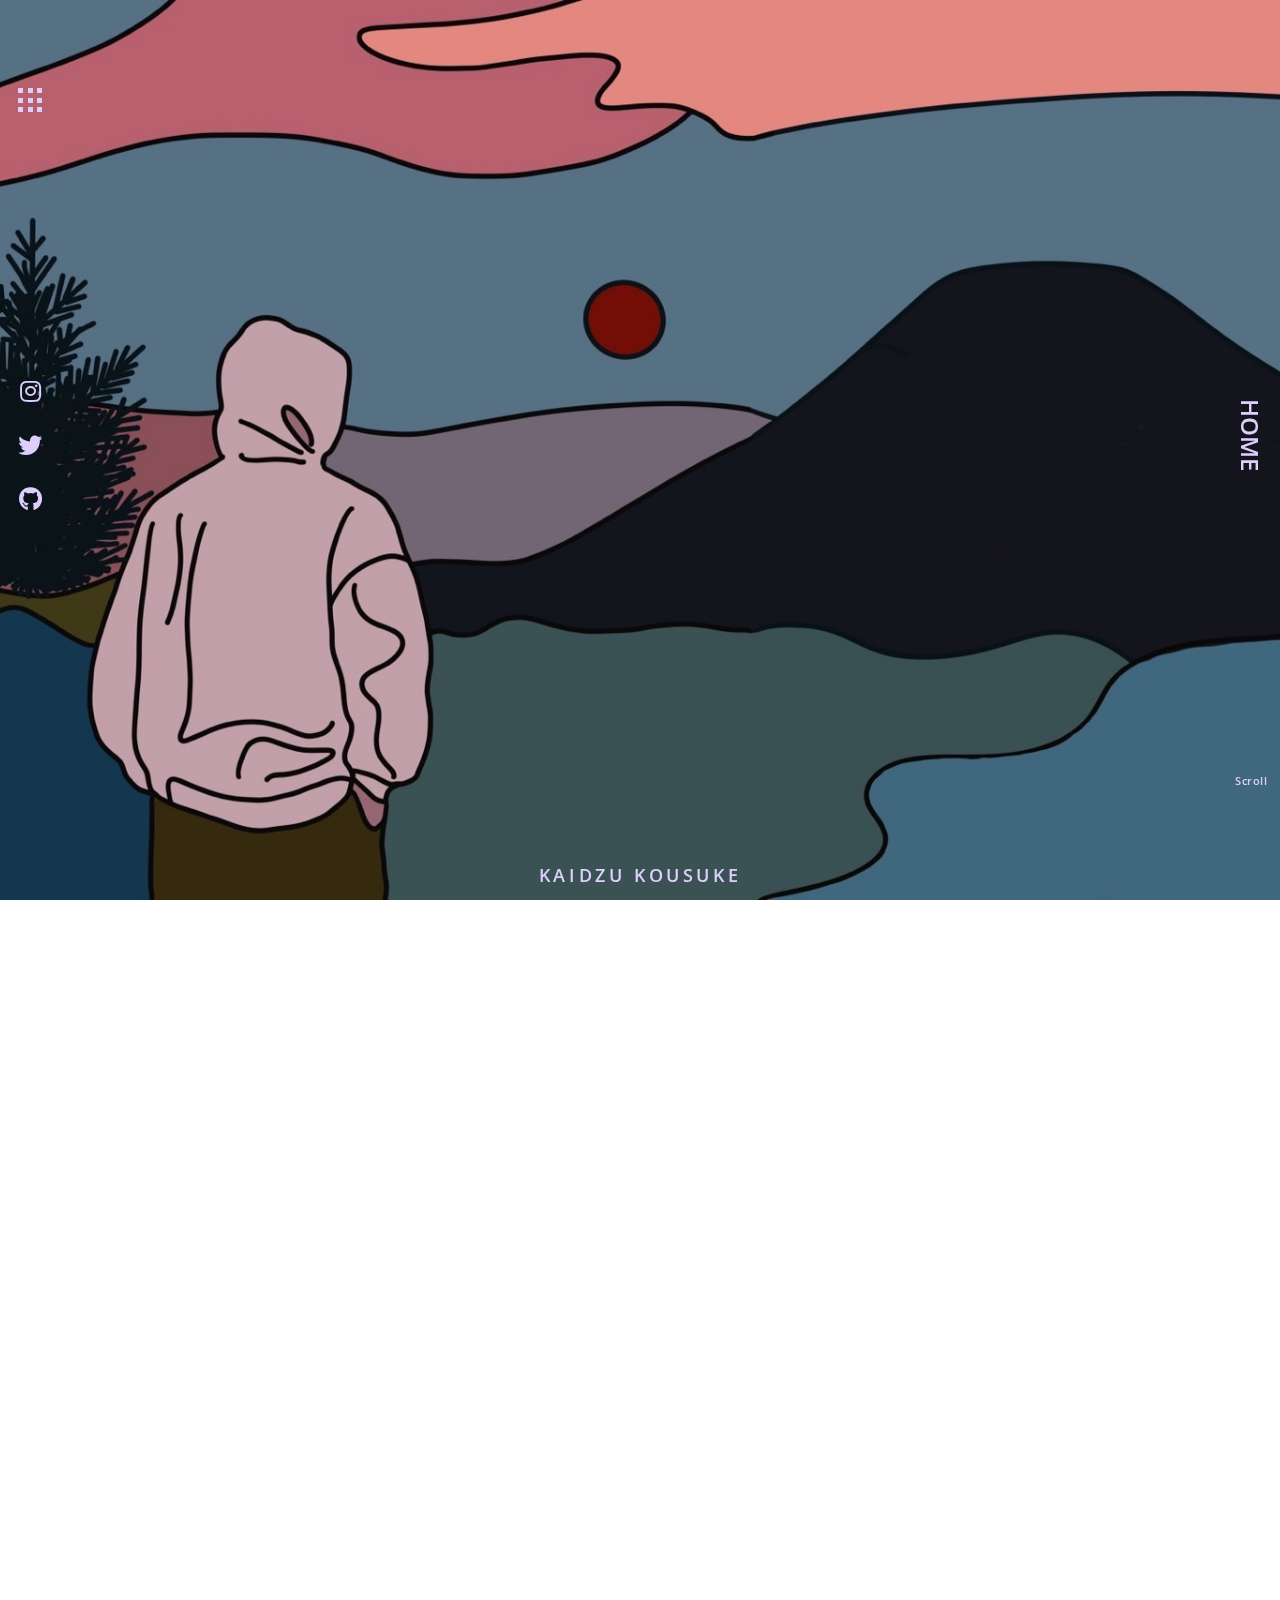
==== commit abd1036d: "commit" ====
--- a/index.html
+++ b/index.html
@@ -23,8 +23,6 @@
   メインヘッダー
   -------------------------------------->
   <header id="hdr_main">
-    <!-- top_hdr -->
-    <div class="top_hdr"></div>
     <!-- bottom_hdr -->
     <div class="bottom_hdr">
       <h1><a href="#">KAIDZU KOUSUKE</a></h1>
@@ -92,7 +90,7 @@
           <div class="profile_img">
             <figure class="fadeIn_img"><img src="./img/img_007.JPG"></figure>
             <h1 class="fadeIn_txt">@iamKaidzu</h1>
-            <div class="btn fadeIn_txt"><i class="fas fa-plus"></i></div>
+            <div class="btn"><i class="fas fa-plus"></i></div>
           </div>
           <div class="profile_txt"></div>
         </section>
@@ -110,7 +108,7 @@
       <!------------------------------------
       制作物ページ
       -------------------------------------->
-      <div id="cont_works_target"></div>
+      <div id="cont_works_target" class="fadeIn"></div>
       <article id="cont_works"></article>
     </article>
   </main>
